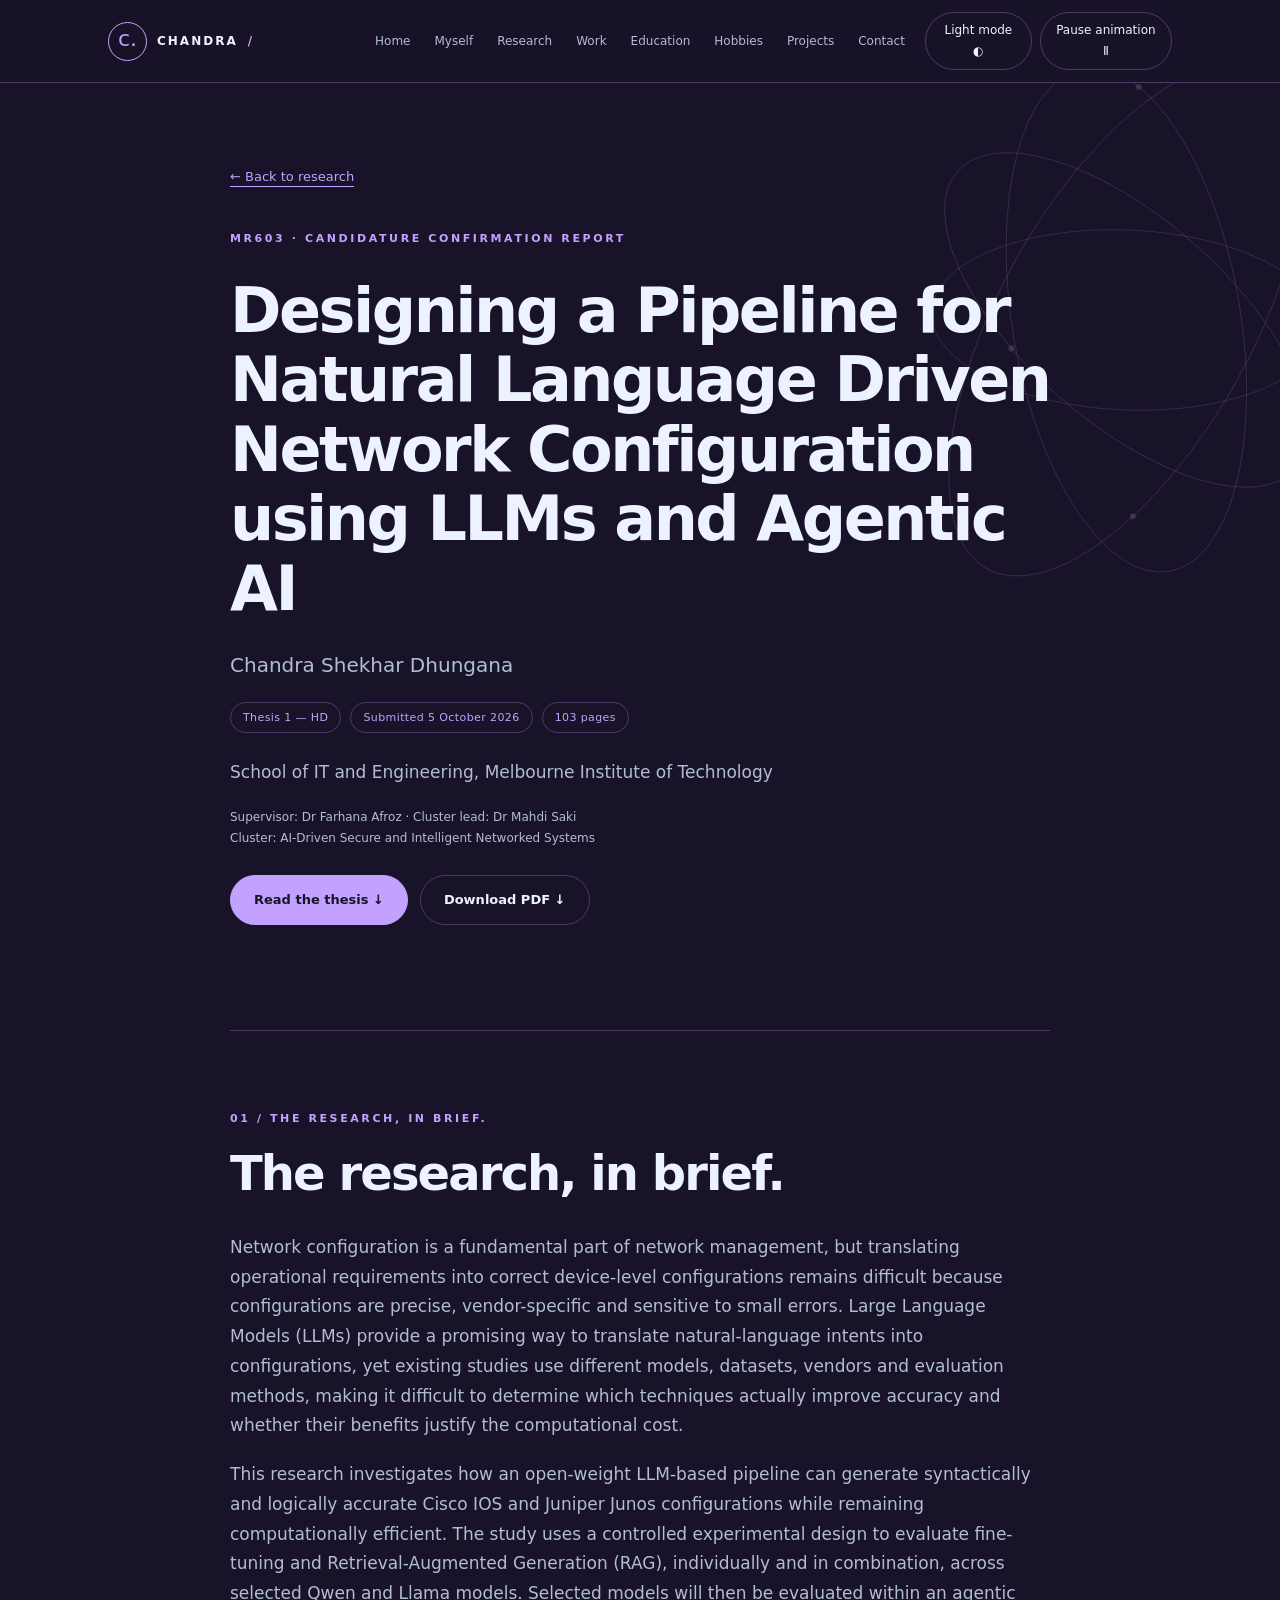
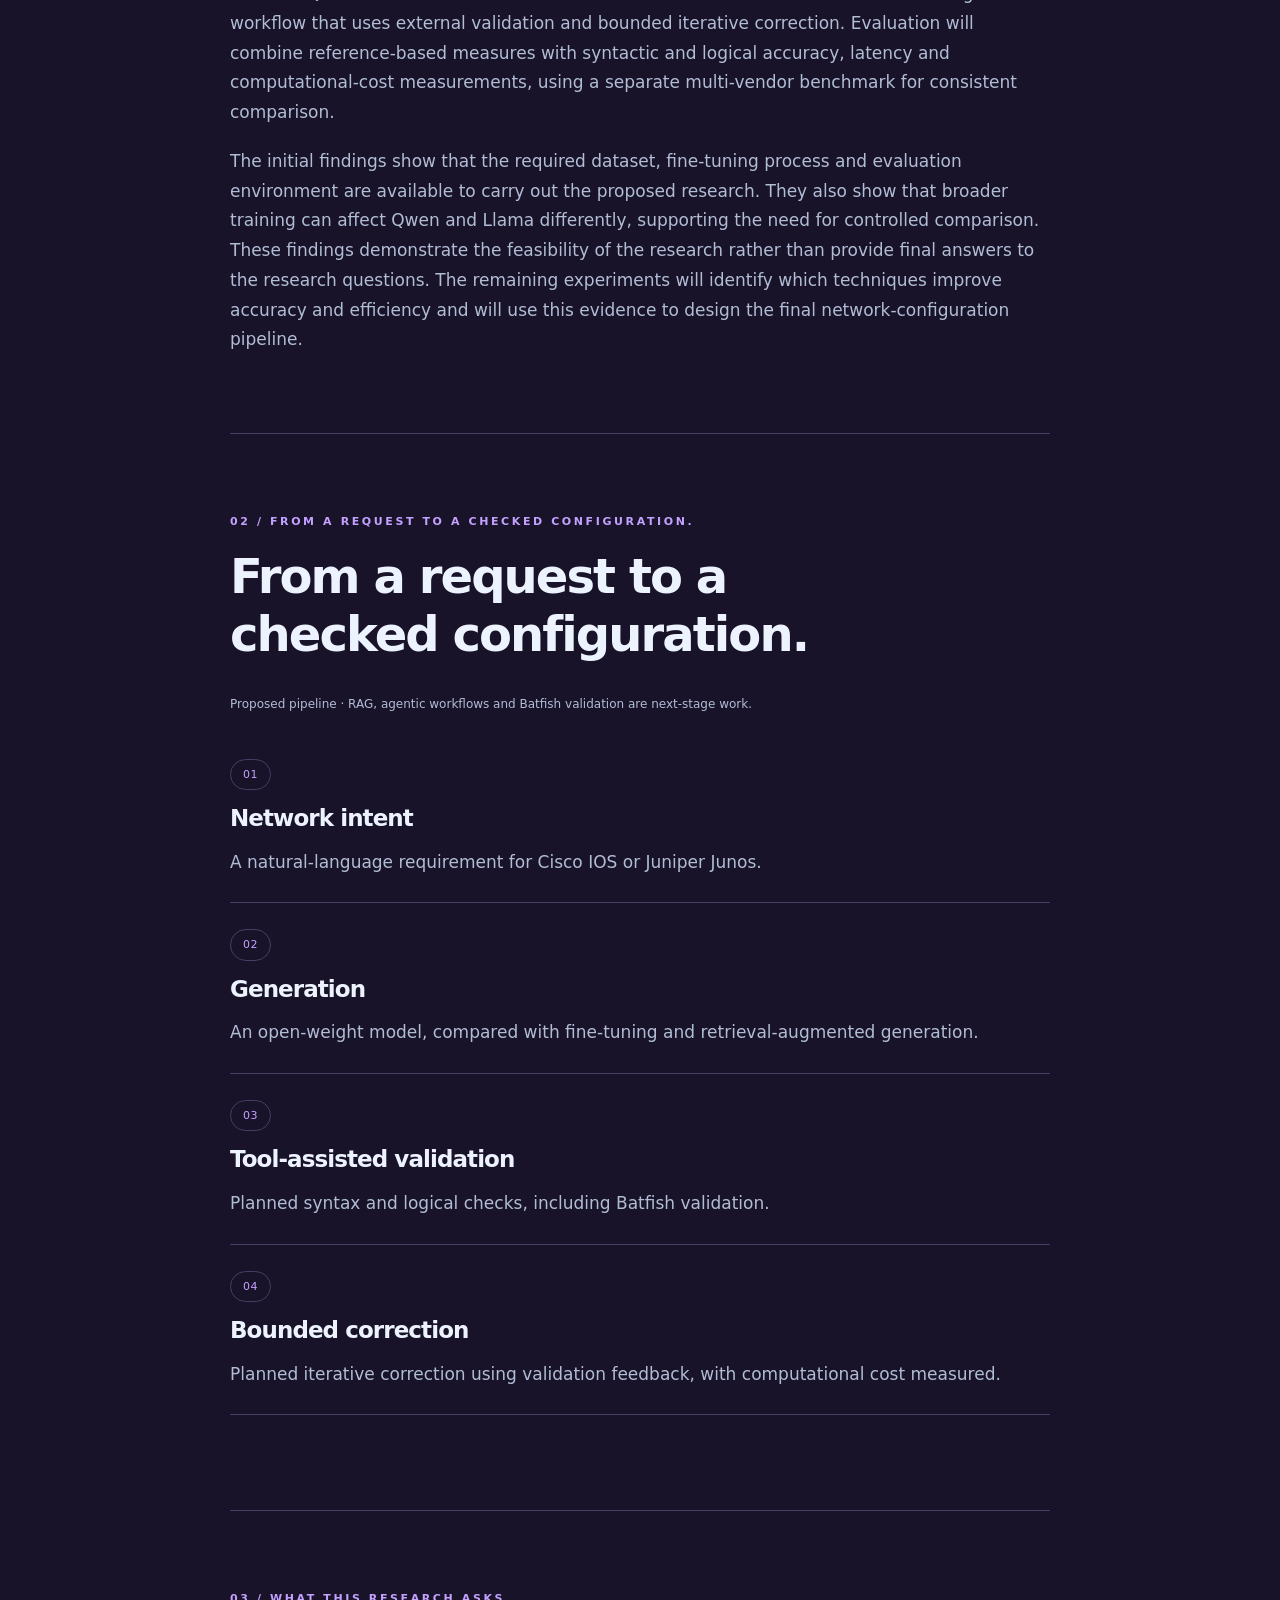
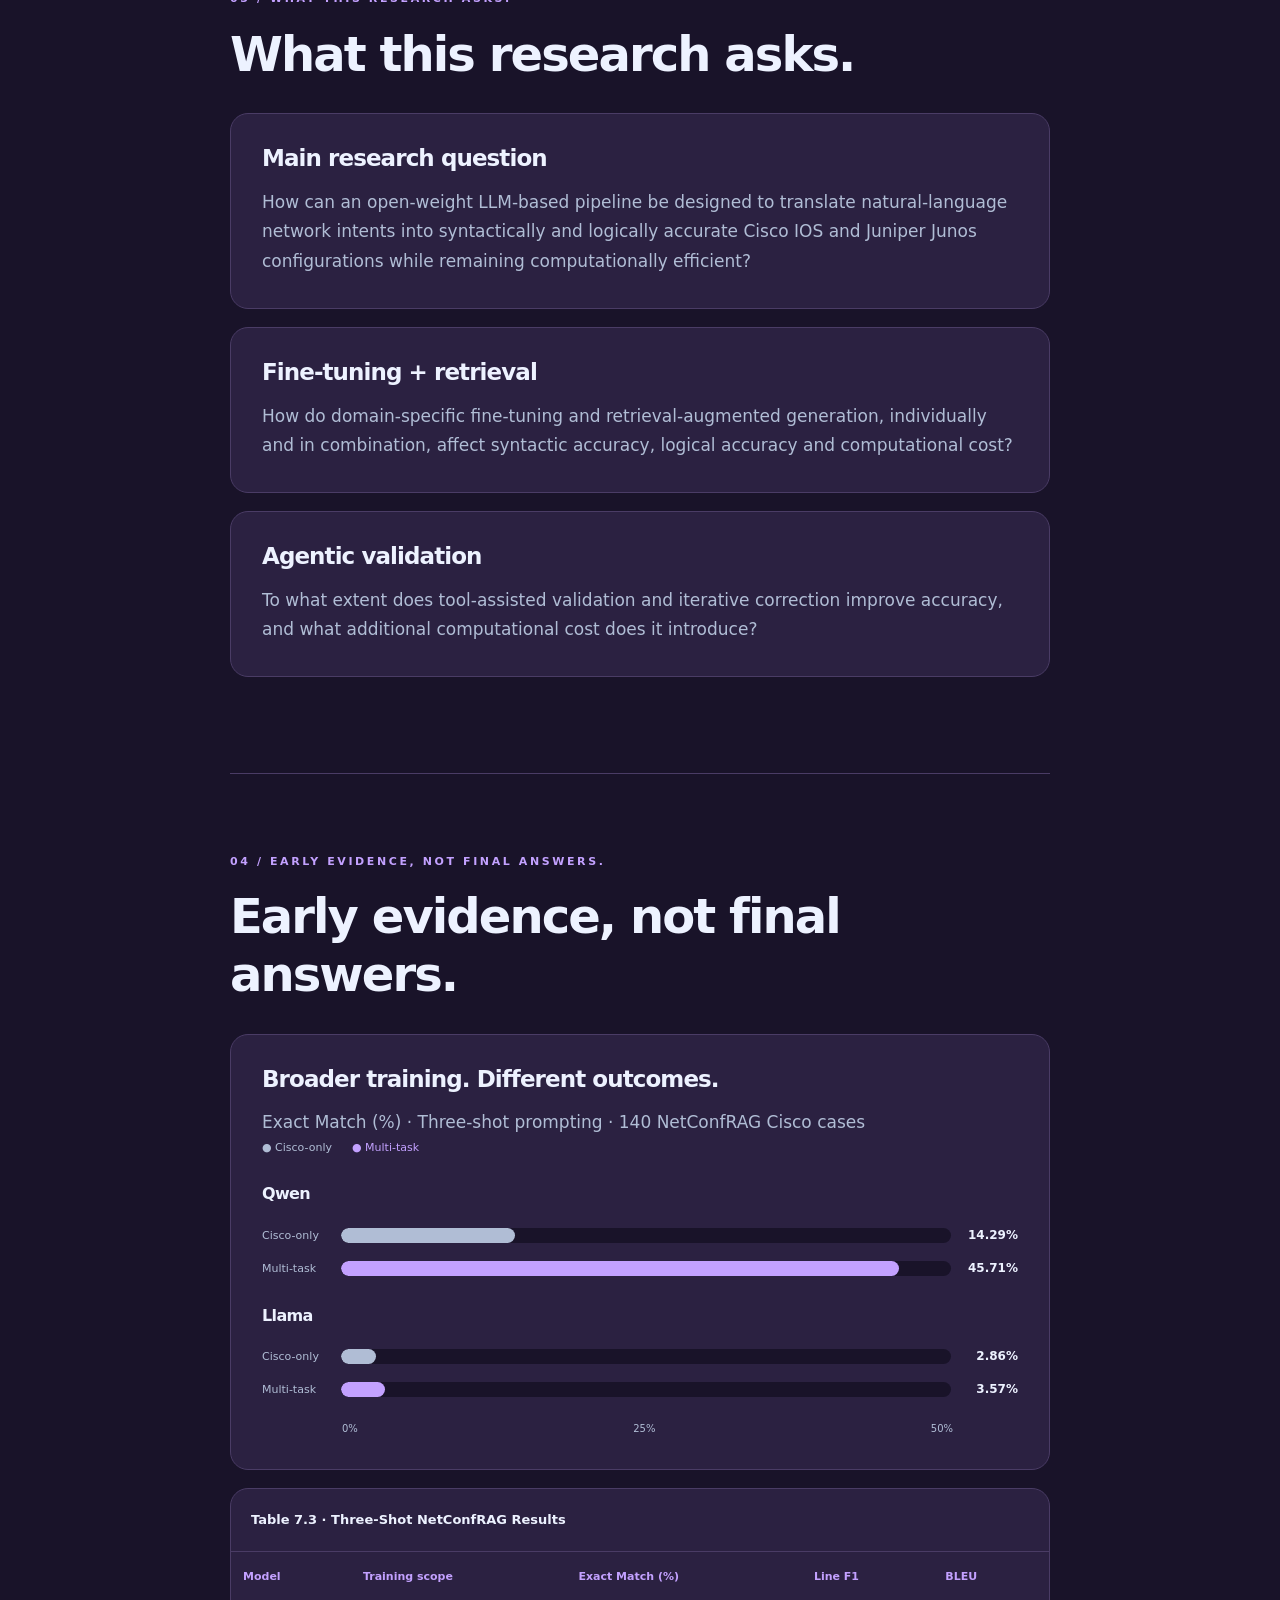
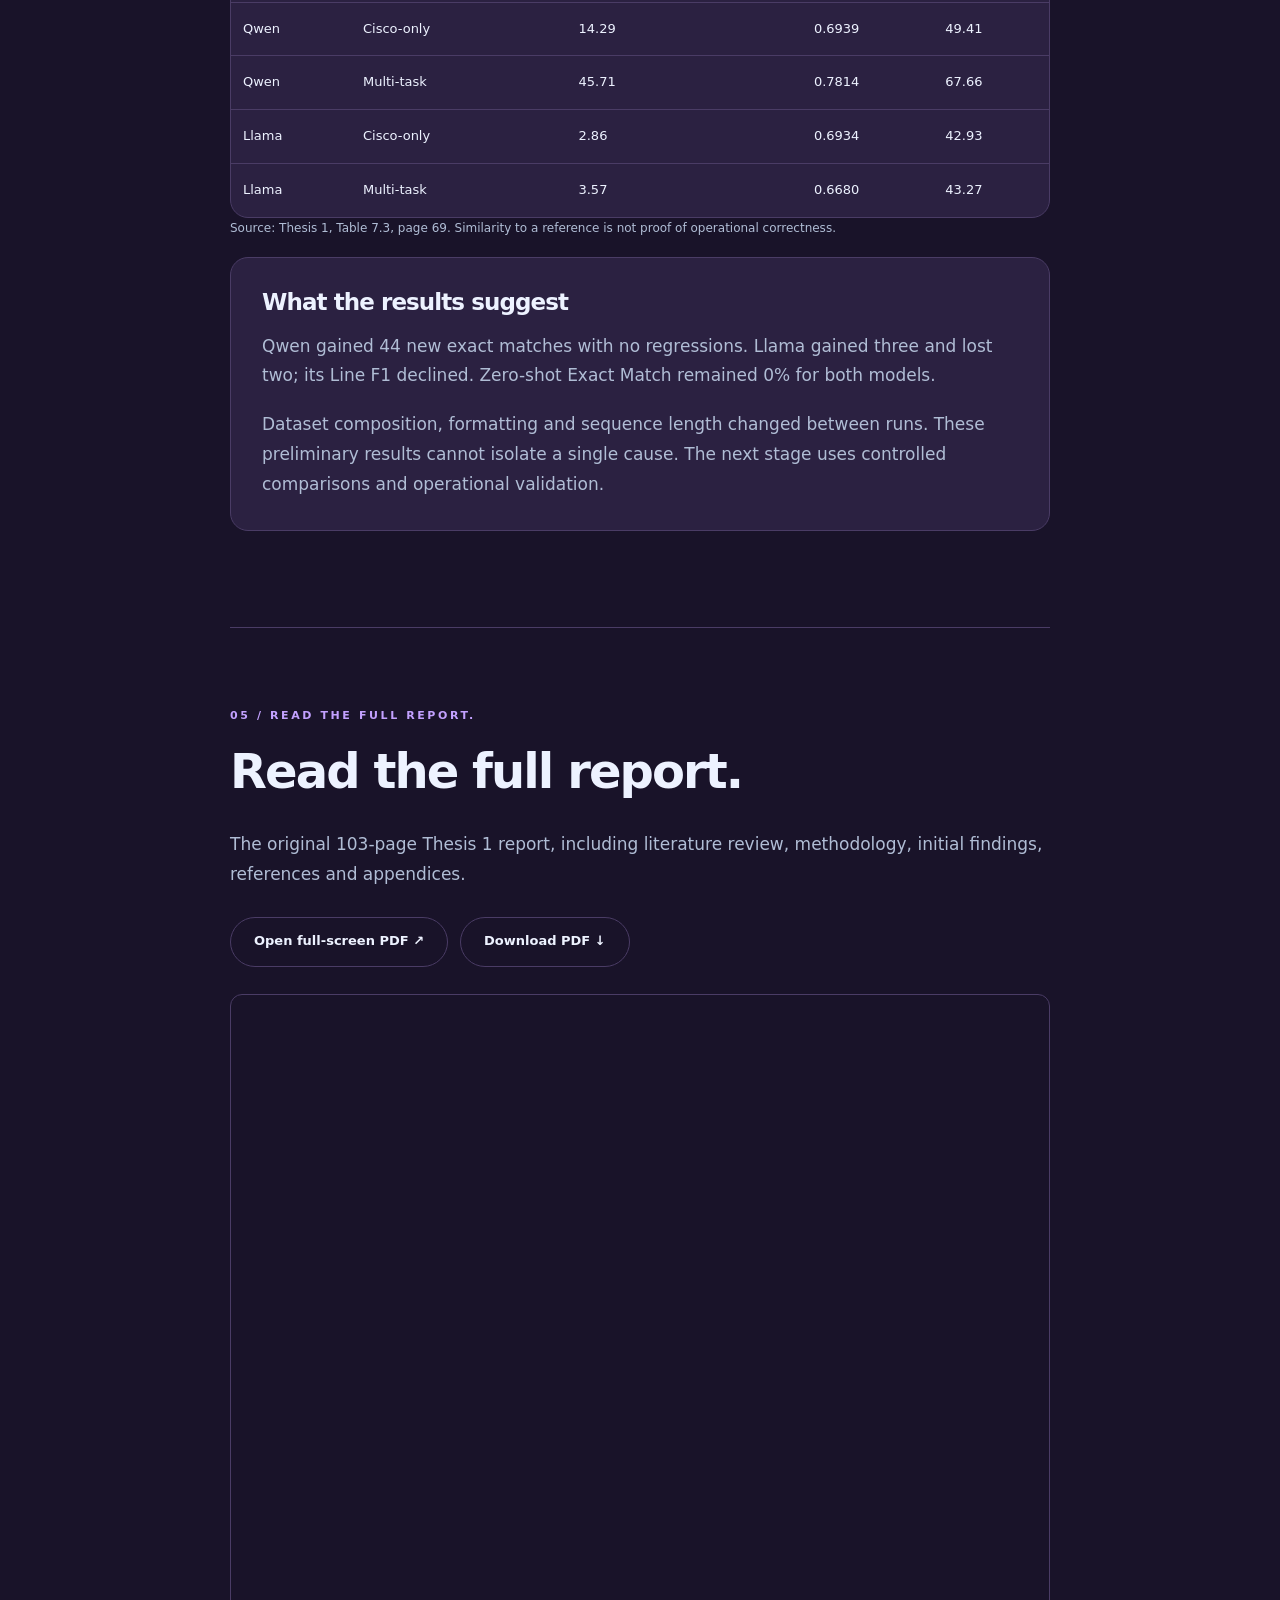
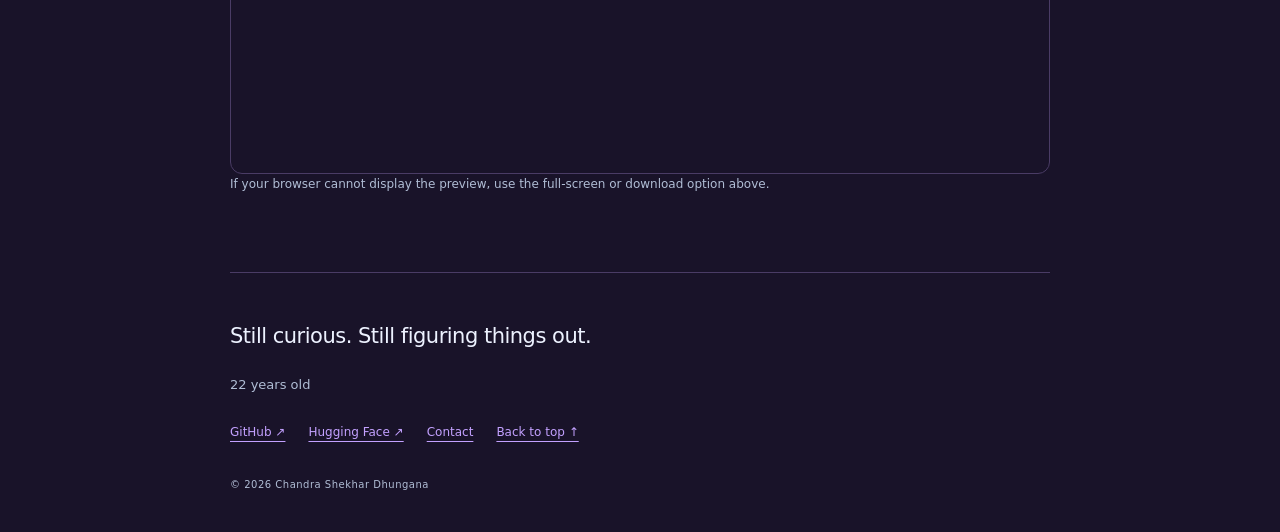
==== thesis.html @ 612c3983 "Add portfolio website and thesis report Co-Authored-By: Claude Opus 5.5 <noreply@anthropic.com>" ====
<!doctype html><html lang="en" data-theme="dark"><head><meta charset="utf-8"><meta name="viewport" content="width=device-width,initial-scale=1"><title>Thesis 1 | Chandra Shekhar Dhungana</title><meta name="description" content="Designing a Pipeline for Natural Language Driven Network Configuration using LLMs and Agentic AI"><meta name="theme-color" content="#191329"><script>try{document.documentElement.dataset.theme=localStorage.getItem('orbital-theme')||'dark'}catch(e){}</script><link rel="icon" href="assets/favicon.svg"><link rel="stylesheet" href="assets/styles.css"><script src="assets/site.js" defer></script><script src="assets/background.js" defer></script></head><body id="top"><a class="skip" href="#main">Skip to content</a><canvas id="orbits" aria-hidden="true"></canvas><header><div class="header-inner"><a class="brand" href="index.html" aria-label="Chandra — home"><span class="brand-mark">c.</span> CHANDRA<span class="brand-dot"> / </span></a><div class="controls"><button id="theme" type="button">Light mode ◐</button><button id="motion" type="button" aria-pressed="false">Pause animation Ⅱ</button><button id="menu" class="menu" aria-expanded="false" aria-controls="nav">Menu ☰</button></div></div><nav id="nav" aria-label="Main navigation"><a href="index.html#home">Home</a><a href="index.html#myself">Myself</a><a href="index.html#research">Research</a><a href="index.html#work">Work</a><a href="index.html#education">Education</a><a href="index.html#hobbies">Hobbies</a><a href="index.html#projects">Projects</a><a href="index.html#contact">Contact</a></nav></header><main id="main"><section class="thesis-hero"><a class="text-link" href="index.html#research">← Back to research</a><div class="eyebrow">MR603 · CANDIDATURE CONFIRMATION REPORT</div><h1>Designing a Pipeline for Natural Language Driven Network Configuration using LLMs and Agentic AI</h1><p class="intro">Chandra Shekhar Dhungana</p><div class="tags"><span>Thesis 1 — HD</span><span>Submitted 5 October 2026</span><span>103 pages</span></div><p>School of IT and Engineering, Melbourne Institute of Technology</p><p class="caption">Supervisor: Dr Farhana Afroz · Cluster lead: Dr Mahdi Saki<br>Cluster: AI-Driven Secure and Intelligent Networked Systems</p><div class="actions"><a class="button primary" href="#read">Read the thesis ↓</a><a class="button" href="assets/Thesis1_ChandraDhungana.pdf" download>Download PDF ↓</a></div></section><section id="abstract" aria-labelledby="abstract-title"><div class="section-label">01 / The research, in brief.</div><h2 id="abstract-title">The research, in brief.</h2><p>Network configuration is a fundamental part of network management, but translating operational requirements into correct device-level configurations remains difficult because configurations are precise, vendor-specific and sensitive to small errors. Large Language Models (LLMs) provide a promising way to translate natural-language intents into configurations, yet existing studies use different models, datasets, vendors and evaluation methods, making it difficult to determine which techniques actually improve accuracy and whether their benefits justify the computational cost.</p><p>This research investigates how an open-weight LLM-based pipeline can generate syntactically and logically accurate Cisco IOS and Juniper Junos configurations while remaining computationally efficient. The study uses a controlled experimental design to evaluate fine-tuning and Retrieval-Augmented Generation (RAG), individually and in combination, across selected Qwen and Llama models. Selected models will then be evaluated within an agentic workflow that uses external validation and bounded iterative correction. Evaluation will combine reference-based measures with syntactic and logical accuracy, latency and computational-cost measurements, using a separate multi-vendor benchmark for consistent comparison.</p><p>The initial findings show that the required dataset, fine-tuning process and evaluation environment are available to carry out the proposed research. They also show that broader training can affect Qwen and Llama differently, supporting the need for controlled comparison. These findings demonstrate the feasibility of the research rather than provide final answers to the research questions. The remaining experiments will identify which techniques improve accuracy and efficiency and will use this evidence to design the final network-configuration pipeline.</p></section><section id="pipeline" aria-labelledby="pipeline-title"><div class="section-label">02 / From a request to a checked configuration.</div><h2 id="pipeline-title">From a request to a checked configuration.</h2><p class="caption">Proposed pipeline · RAG, agentic workflows and Batfish validation are next-stage work.</p><ol class="pipeline"><li><span class="pill">01</span><h3>Network intent</h3><p>A natural-language requirement for Cisco IOS or Juniper Junos.</p></li><li><span class="pill">02</span><h3>Generation</h3><p>An open-weight model, compared with fine-tuning and retrieval-augmented generation.</p></li><li><span class="pill">03</span><h3>Tool-assisted validation</h3><p>Planned syntax and logical checks, including Batfish validation.</p></li><li><span class="pill">04</span><h3>Bounded correction</h3><p>Planned iterative correction using validation feedback, with computational cost measured.</p></li></ol></section><section id="questions" aria-labelledby="questions-title"><div class="section-label">03 / What this research asks.</div><h2 id="questions-title">What this research asks.</h2><article class="card "><h3>Main research question</h3><p>How can an open-weight LLM-based pipeline be designed to translate natural-language network intents into syntactically and logically accurate Cisco IOS and Juniper Junos configurations while remaining computationally efficient?</p></article><article class="card "><h3>Fine-tuning + retrieval</h3><p>How do domain-specific fine-tuning and retrieval-augmented generation, individually and in combination, affect syntactic accuracy, logical accuracy and computational cost?</p></article><article class="card "><h3>Agentic validation</h3><p>To what extent does tool-assisted validation and iterative correction improve accuracy, and what additional computational cost does it introduce?</p></article></section><section id="findings" aria-labelledby="findings-title"><div class="section-label">04 / Early evidence, not final answers.</div><h2 id="findings-title">Early evidence, not final answers.</h2><figure class="card chart"><figcaption><h3>Broader training. Different outcomes.</h3><p>Exact Match (%) · Three-shot prompting · 140 NetConfRAG Cisco cases</p></figcaption><div class="legend"><span>● Cisco-only</span><span>● Multi-task</span></div><h4>Qwen</h4><div class="bar-row"><span>Cisco-only</span><div class="bar-track"><div class="bar " style="width:28.58%"></div></div><strong>14.29%</strong></div><div class="bar-row"><span>Multi-task</span><div class="bar-track"><div class="bar multi" style="width:91.42%"></div></div><strong>45.71%</strong></div><h4>Llama</h4><div class="bar-row"><span>Cisco-only</span><div class="bar-track"><div class="bar " style="width:5.72%"></div></div><strong>2.86%</strong></div><div class="bar-row"><span>Multi-task</span><div class="bar-track"><div class="bar multi" style="width:7.14%"></div></div><strong>3.57%</strong></div><div class="axis"><span>0%</span><span>25%</span><span>50%</span></div></figure><div class="table-wrap"><table><caption>Table 7.3 · Three-Shot NetConfRAG Results</caption><thead><tr><th scope="col">Model</th><th scope="col">Training scope</th><th scope="col">Exact Match (%)</th><th scope="col">Line F1</th><th scope="col">BLEU</th></tr></thead><tbody><tr><td>Qwen</td><td>Cisco-only</td><td>14.29</td><td>0.6939</td><td>49.41</td></tr><tr><td>Qwen</td><td>Multi-task</td><td>45.71</td><td>0.7814</td><td>67.66</td></tr><tr><td>Llama</td><td>Cisco-only</td><td>2.86</td><td>0.6934</td><td>42.93</td></tr><tr><td>Llama</td><td>Multi-task</td><td>3.57</td><td>0.6680</td><td>43.27</td></tr></tbody></table></div><p class="caption">Source: Thesis 1, Table 7.3, page 69. Similarity to a reference is not proof of operational correctness.</p><article class="card "><h3>What the results suggest</h3><p>Qwen gained 44 new exact matches with no regressions. Llama gained three and lost two; its Line F1 declined. Zero-shot Exact Match remained 0% for both models.</p><p>Dataset composition, formatting and sequence length changed between runs. These preliminary results cannot isolate a single cause. The next stage uses controlled comparisons and operational validation.</p></article></section><section id="read" aria-labelledby="read-title"><div class="section-label">05 / Read the full report.</div><h2 id="read-title">Read the full report.</h2><p>The original 103-page Thesis 1 report, including literature review, methodology, initial findings, references and appendices.</p><div class="actions"><a class="button" href="assets/Thesis1_ChandraDhungana.pdf" target="_blank">Open full-screen PDF ↗</a><a class="button" href="assets/Thesis1_ChandraDhungana.pdf" download>Download PDF ↓</a></div><iframe class="pdf" src="assets/Thesis1_ChandraDhungana.pdf#page=1" title="Complete Thesis 1 report"></iframe><p class="caption">If your browser cannot display the preview, use the full-screen or download option above.</p></section></main><footer><p class="footer-line">Still curious. Still figuring things out.</p><p id="age"></p><div class="footer-links"><a href="https://github.com/Epetra1">GitHub ↗</a><a href="https://huggingface.co/ChandraDhungana">Hugging Face ↗</a><a href="index.html#contact">Contact</a><a href="#top">Back to top ↑</a></div><small>© <span id="year">2026</span> Chandra Shekhar Dhungana</small></footer></body></html>
---- assets/styles.css ----
:root{color-scheme:dark;--bg:#191329;--card:#2B2141;--heading:#EDF2FF;--text:#B0BDD5;--accent:#C3A1FF;--border:#4A3C65;--ring:.20;--header:rgba(25,19,41,.94)}[data-theme=light]{color-scheme:light;--bg:#FCF7F1;--card:#F1E7DF;--heading:#202B44;--text:#54617B;--accent:#85513A;--border:#DFCCBD;--ring:.17;--header:rgba(252,247,241,.94)}*{box-sizing:border-box}html{scroll-behavior:smooth;scroll-padding-top:155px}body{margin:0;background:var(--bg);color:var(--text);font:17px/1.75 system-ui,-apple-system,BlinkMacSystemFont,"Segoe UI",sans-serif;overflow-wrap:anywhere}::selection{background:var(--accent);color:var(--bg)}a{color:var(--accent);text-decoration-thickness:1px;text-underline-offset:5px}button,input,textarea{font:inherit}button,a,input,textarea,summary{ -webkit-tap-highlight-color:transparent}button{cursor:pointer}button:focus-visible,a:focus-visible,summary:focus-visible,input:focus-visible,textarea:focus-visible{outline:3px solid var(--accent);outline-offset:5px}#orbits{position:fixed;inset:0;width:100%;height:100%;z-index:-1;pointer-events:none}header{position:sticky;top:0;z-index:10;background:var(--header);border-bottom:1px solid var(--border);backdrop-filter:blur(18px)}.header-inner{max-width:1050px;margin:auto;padding:17px 28px;display:flex;align-items:center;justify-content:space-between;gap:15px}.brand{font-size:12px;letter-spacing:2px;text-decoration:none;color:var(--heading);font-weight:750;display:flex;align-items:center;gap:10px}.brand-mark{display:inline-grid;place-items:center;font-size:25px;font-weight:500;letter-spacing:-2px;width:39px;height:39px;border:1px solid var(--accent);border-radius:50%;color:var(--accent)}.brand-dot{color:var(--accent)}.controls{display:flex;gap:8px}.controls button{border:1px solid var(--border);background:transparent;color:var(--heading);border-radius:30px;min-height:44px;padding:7px 14px;font-size:12px}.controls button:hover{border-color:var(--accent)}nav{max-width:900px;margin:auto;padding:0 20px 13px;display:flex;gap:24px;justify-content:center;flex-wrap:wrap}nav a{font-size:12px;text-decoration:none;color:var(--text)}nav a:hover,nav a.active{color:var(--accent)}.menu{display:none}main,footer{width:min(820px,calc(100% - 56px));margin:auto}section{padding:78px 0;border-bottom:1px solid var(--border)}.hero{padding-top:80px;min-height:calc(100svh - 120px);display:flex;flex-direction:column;justify-content:center;align-items:flex-start}.eyebrow,.section-label{font-size:11px;font-weight:650;letter-spacing:2.6px;color:var(--accent);text-transform:uppercase}.eyebrow{margin-bottom:28px}.live-dot{display:inline-block;width:7px;height:7px;border-radius:50%;background:var(--accent);margin-right:10px;box-shadow:0 0 15px var(--accent)}h1,h2,h3,h4{color:var(--heading);line-height:1.2;letter-spacing:-.04em}h1{font-size:clamp(58px,10vw,104px);font-weight:650;margin:0 0 25px;line-height:.99;animation:arrival .6s ease-out both}h1>span{color:var(--accent)}.heading-dot{color:var(--heading)}.roles{font-size:14px;letter-spacing:.4px;margin-top:8px}.intro{font-size:20px;max-width:540px;margin-top:8px}.actions{display:flex;flex-wrap:wrap;gap:12px;margin:27px 0}.button{display:inline-flex;justify-content:center;align-items:center;gap:20px;min-height:50px;padding:12px 23px;border:1px solid var(--border);border-radius:100px;color:var(--heading);background:transparent;text-decoration:none;font-size:13px;font-weight:650;transition:transform .2s,border-color .2s}.button.primary{background:var(--accent);border-color:var(--accent);color:var(--bg)}.button:hover{transform:translateY(-3px);border-color:var(--accent)}.scroll-cue{font-size:10px;letter-spacing:2px;text-decoration:none;margin-top:52px;color:var(--text)}.scroll-cue span{margin-left:24px;color:var(--accent)}h2{font-size:clamp(32px,5vw,48px);font-weight:550;margin:17px 0 30px;max-width:660px}h3{font-size:23px;font-weight:550;margin:0 0 15px}h4{font-size:16px;margin-top:27px}p{margin:0 0 19px}p:last-child{margin-bottom:0}.card{padding:31px;margin:18px 0;background:var(--card);border:1px solid var(--border);border-radius:18px;transition:transform .2s,border-color .2s}.card:hover{transform:translateY(-5px);border-color:var(--accent)}blockquote{margin:36px 0;padding:10px 0 10px 25px;border-left:2px solid var(--accent);font-size:27px;line-height:1.45;color:var(--heading);letter-spacing:-.6px}.tags{display:flex;flex-wrap:wrap;gap:9px}.tags span,.pill{display:inline-block;border:1px solid var(--border);border-radius:100px;padding:5px 12px;font-size:11px;color:var(--accent);letter-spacing:.4px}.caption{font-size:12px;line-height:1.7}.subheading{margin:43px 0 23px}.timeline{margin:28px 0 32px 8px;padding:0 0 0 28px;border-left:1px solid var(--border);list-style:none}.timeline li{position:relative;padding:0 0 35px 10px}.timeline li:last-child{padding-bottom:0}.timeline li:before{content:"";position:absolute;width:9px;height:9px;border-radius:50%;background:var(--accent);border:4px solid var(--bg);left:-37px;top:9px;box-sizing:content-box;transition:transform .2s}.timeline li:hover:before{transform:scale(1.25)}time{display:block;color:var(--heading);font-size:15px;margin-bottom:7px}.timeline .pill{margin-bottom:9px}.timeline p{font-size:14px}.role-heading{display:flex;gap:18px;align-items:center}.role-heading h3{margin:0 0 5px;font-size:21px}.org{font-size:13px;margin:0;color:var(--accent)}.job>.caption{margin:15px 0}details{border-top:1px solid var(--border);margin-top:23px;padding-top:17px}summary{cursor:pointer;color:var(--accent);font-size:13px;min-height:40px;padding:6px 0}details[open] summary{margin-bottom:15px}.original{font-size:14px;line-height:1.85}.original a{word-break:break-word}.hobbies{display:flex;flex-direction:column;gap:12px}.hobbies>span{padding:16px 20px;border-bottom:1px solid var(--border);color:var(--heading)}.hobbies b{display:inline-block;width:46px;color:var(--accent);font-size:24px;font-weight:400}form{background:var(--card);border:1px solid var(--border);padding:30px;border-radius:18px}fieldset{border:0;margin:0;padding:0}label{display:block;color:var(--heading);font-size:13px;margin-bottom:8px}input,textarea{width:100%;padding:14px;border:1px solid var(--border);background:var(--bg);color:var(--heading);border-radius:10px;margin-bottom:23px}textarea{resize:vertical}fieldset:disabled{opacity:.55}.honey{display:none}.form-status{font-size:13px;color:var(--accent);margin-top:16px}footer{padding:45px 0 35px}footer .footer-line{font-size:21px;color:var(--heading);letter-spacing:-.5px}#age{font-size:13px}.footer-links{display:flex;flex-wrap:wrap;gap:23px;margin:25px 0;font-size:12px}footer small{font-size:10px;letter-spacing:.5px}.pdf{display:block;width:100%;height:780px;border:1px solid var(--border);border-radius:12px;background:var(--bg);margin-top:25px}.small-reader{height:420px}.thesis-hero h1{font-size:clamp(36px,6vw,62px);line-height:1.12;margin-top:22px}.thesis-hero>.text-link{display:inline-block;margin-bottom:40px;font-size:13px}.thesis-hero .tags{margin-bottom:25px}.pipeline{list-style:none;padding:0;counter-reset:step}.pipeline li{padding:25px 0;border-bottom:1px solid var(--border)}.pipeline .pill{margin-bottom:15px}.table-wrap{width:100%;overflow:auto;border:1px solid var(--border);border-radius:18px;background:var(--card)}table{width:100%;border-collapse:collapse;font-size:13px}caption{padding:20px;text-align:left;color:var(--heading);font-weight:650}th,td{text-align:left;padding:15px 12px;border-top:1px solid var(--border)}th{color:var(--accent);font-size:11px}td{color:var(--heading)}.legend{display:flex;gap:20px;font-size:11px}.legend span:first-child{color:var(--text)}.legend span:last-child{color:var(--accent)}.bar-row{display:flex;align-items:center;gap:12px;margin:12px 0;font-size:11px}.bar-row>span{width:67px;flex-shrink:0}.bar-row strong{width:55px;text-align:right;color:var(--heading);font-size:12px}.bar-track{flex:1;height:15px;background:var(--bg);border-radius:20px;overflow:hidden}.bar{height:100%;border-radius:20px;background:var(--text)}.bar.multi{background:var(--accent)}.axis{margin:20px 65px 0 80px;display:flex;justify-content:space-between;font-size:10px}.skip{position:fixed;top:-100px;left:10px;z-index:100;background:var(--accent);color:var(--bg);padding:10px}.skip:focus{top:10px}@keyframes arrival{from{opacity:0;transform:translateY(20px)}to{opacity:1;transform:translateY(0)}}html.paused *,html.paused *:before{animation-play-state:paused!important}@media(max-width:650px){body{font-size:15px}.header-inner{padding:12px 18px;gap:8px}.brand{font-size:0;gap:0}.brand-mark{font-size:25px}.brand-dot{display:none}.controls{gap:5px}.controls button{padding:7px 10px;font-size:10px}.menu{display:block}nav{display:none;gap:0;padding:10px 20px 20px;flex-direction:column}nav.open{display:flex}nav a{padding:9px;min-height:44px}main,footer{width:calc(100% - 36px)}section{padding:55px 0}.hero{padding-top:45px;min-height:calc(100svh - 70px)}h1{font-size:clamp(52px,13vw,78px)}.eyebrow{font-size:9px;letter-spacing:2px}.roles{font-size:12px;max-width:290px}.intro{font-size:18px}.actions{gap:9px}.button{padding:12px 17px;font-size:12px}.card,form{padding:23px}.card h3{font-size:21px}.role-heading{gap:12px}.role-heading h3{font-size:18px}.scroll-cue{margin-top:35px}.pdf{height:600px}.small-reader{height:340px}th,td{padding:12px 7px;font-size:11px}.chart{padding:22px 16px}.bar-row{gap:7px}.bar-row>span{width:61px}.thesis-hero h1{font-size:36px}}@media(prefers-reduced-motion:reduce){html{scroll-behavior:auto}*,*:before{animation:none!important;transition:none!important}.card:hover,.button:hover{transform:none}}

.logo-tile{display:inline-flex;align-items:center;justify-content:center;width:60px;height:60px;flex-shrink:0;padding:9px;border:1px solid var(--border);border-radius:12px;background:#fff;text-decoration:none}.brand-logo{display:block;max-width:100%;width:100%;height:100%;object-fit:contain}.logo-tile:hover{border-color:var(--accent)}
/* Navbar: logo left, links centered on the page, controls right, on one row where they fit. */
.brand-mark{font-size:22px;line-height:1;letter-spacing:0;padding-bottom:4px}
@media(min-width:1100px){header{display:grid;grid-template-columns:1fr auto 1fr;align-items:center;column-gap:20px;padding:12px max(28px,calc((100% - 1120px)/2 + 28px))}.header-inner{display:contents}.brand{grid-column:1;grid-row:1;justify-self:start}nav{grid-column:2;grid-row:1;margin:0;padding:0;flex-wrap:nowrap}.controls{grid-column:3;grid-row:1;justify-self:end}}
/* Logo tiles: wide enough for horizontal wordmarks. */
.role-heading .logo-tile{width:104px;padding:8px}
.logo-tile.edu-logo{width:170px;height:76px;margin-bottom:15px}
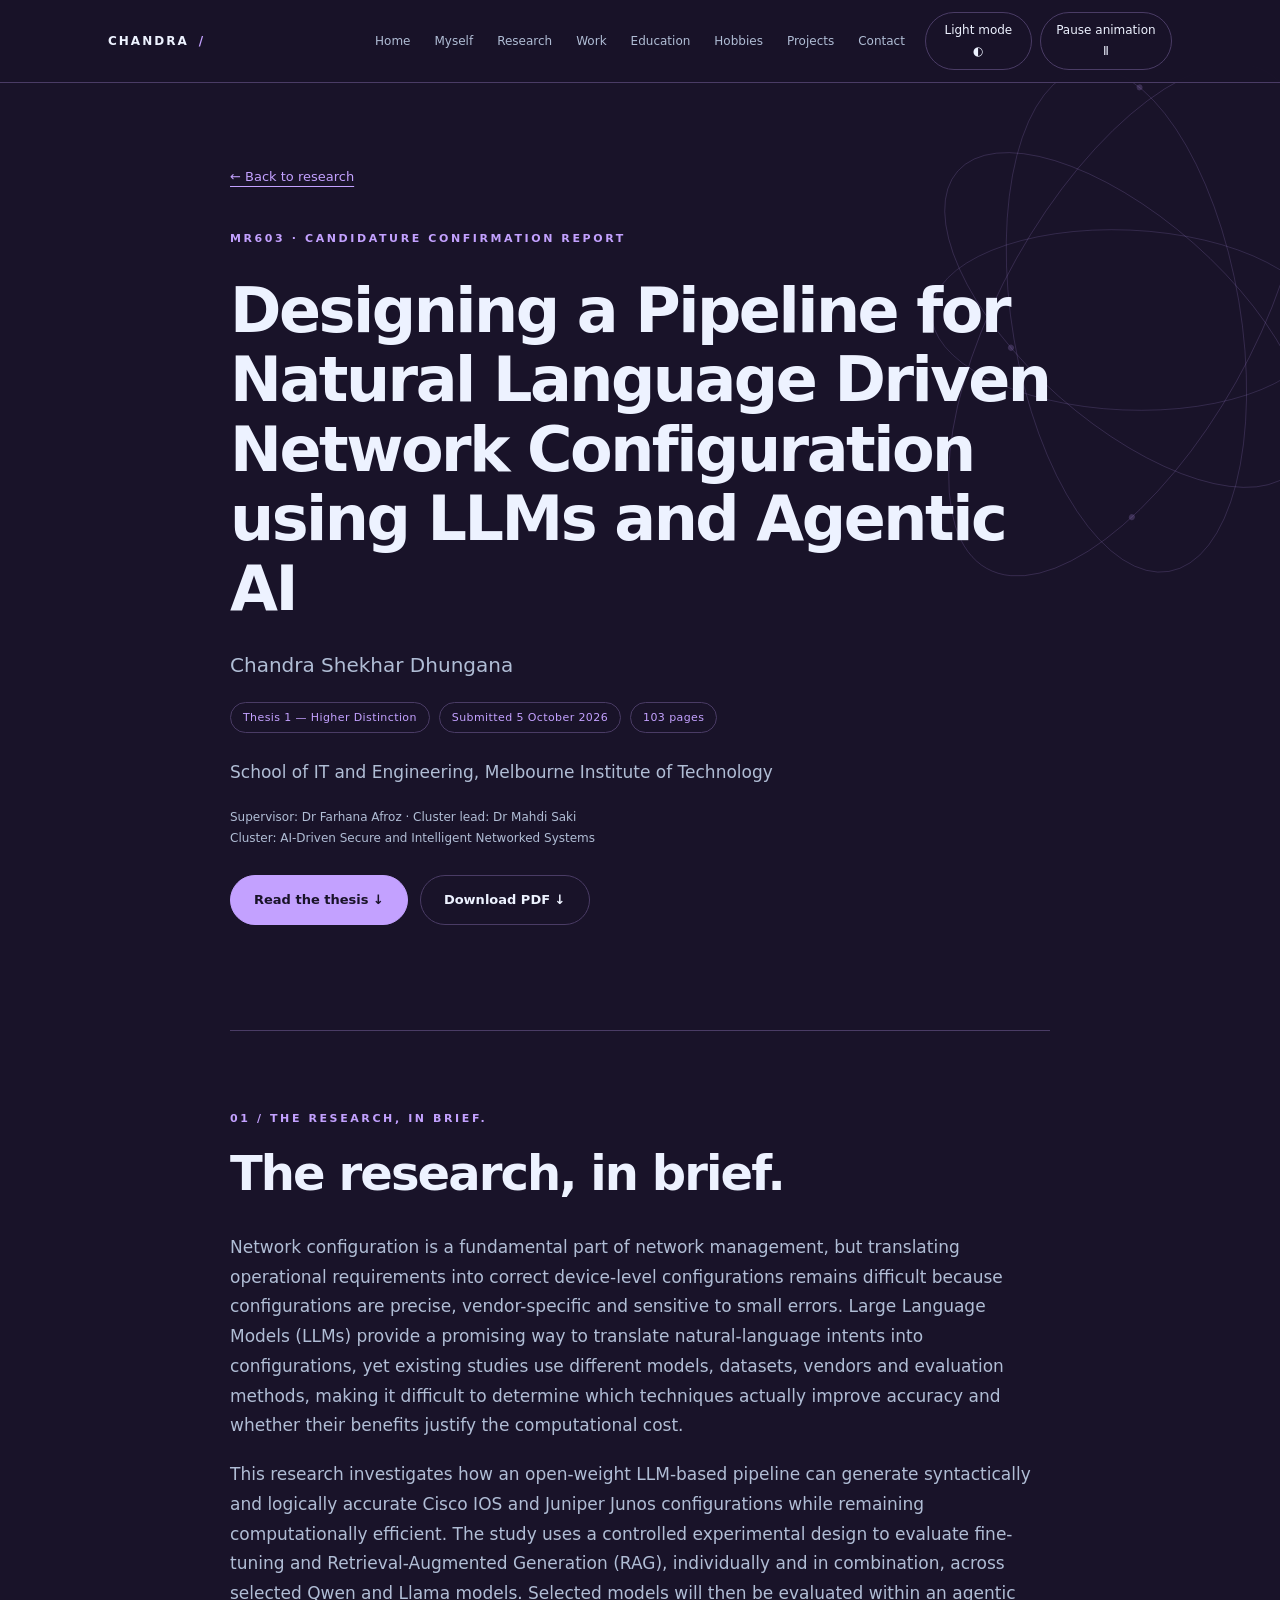
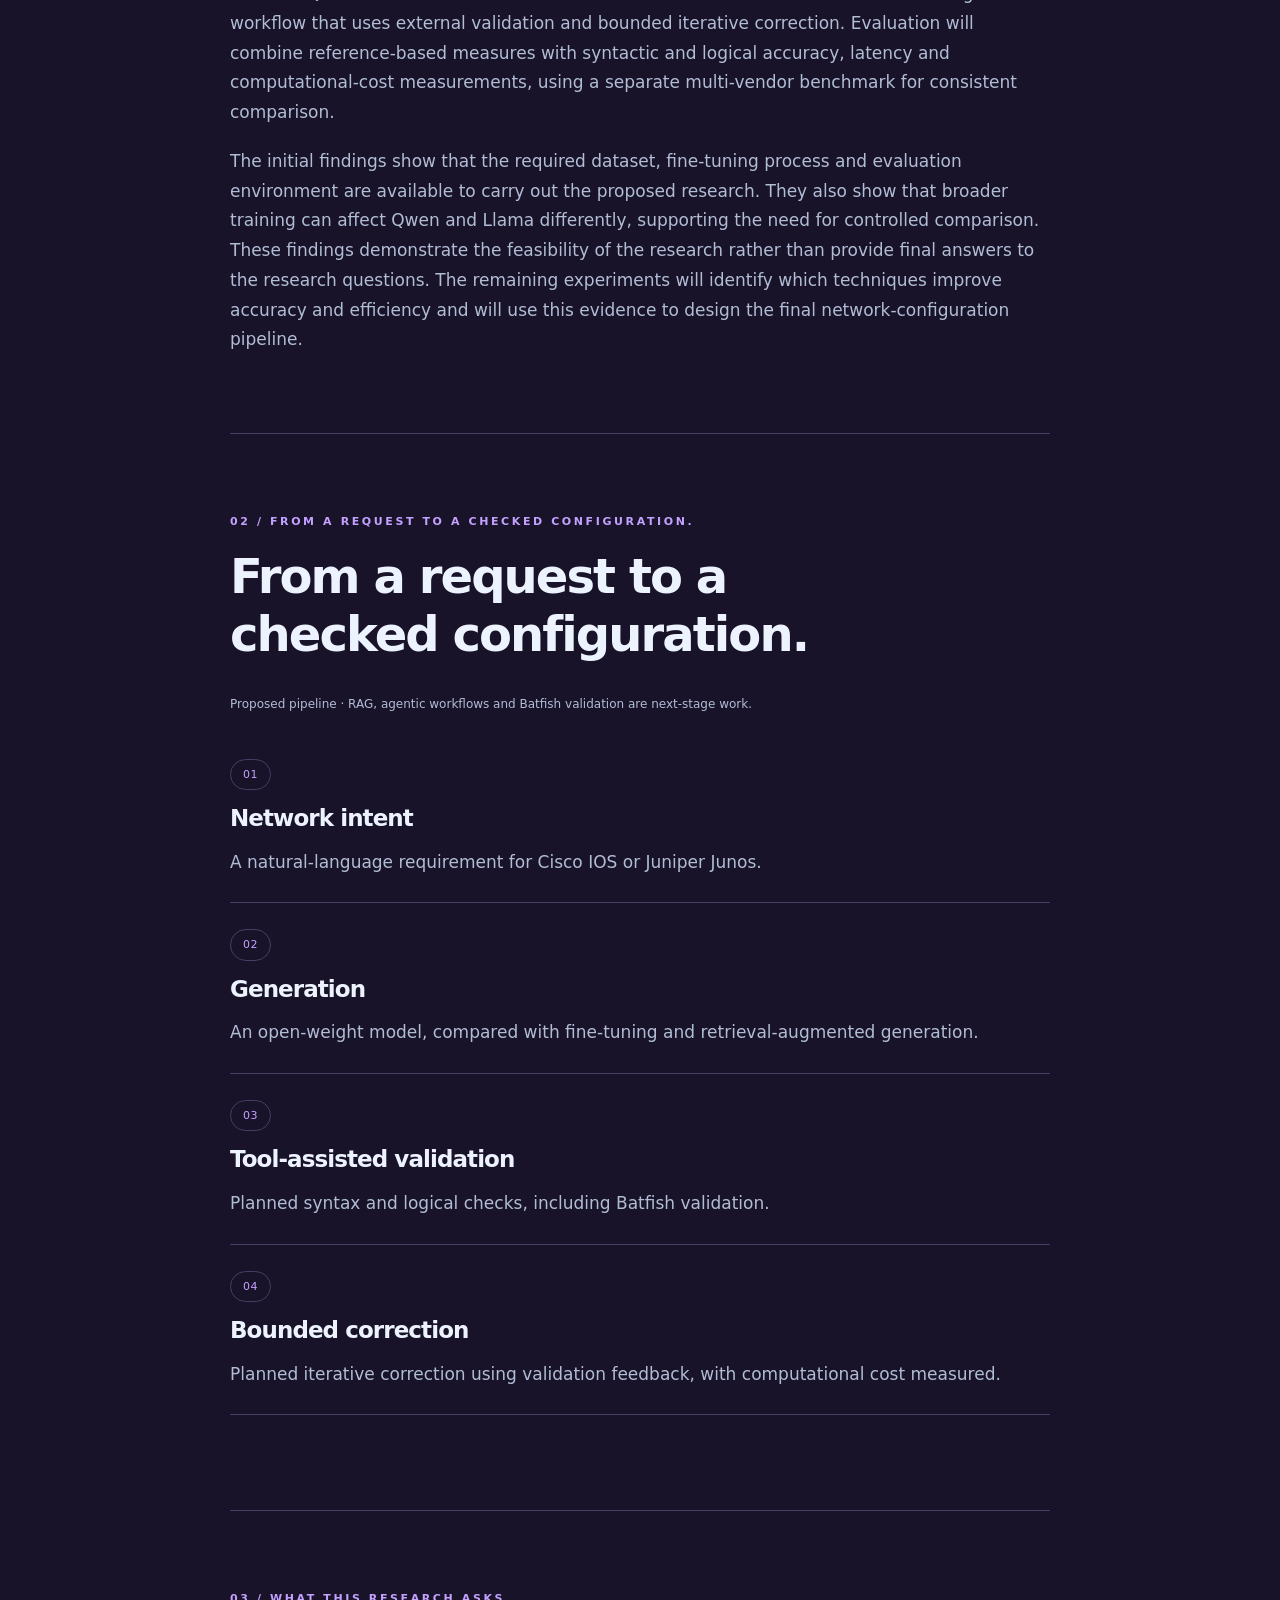
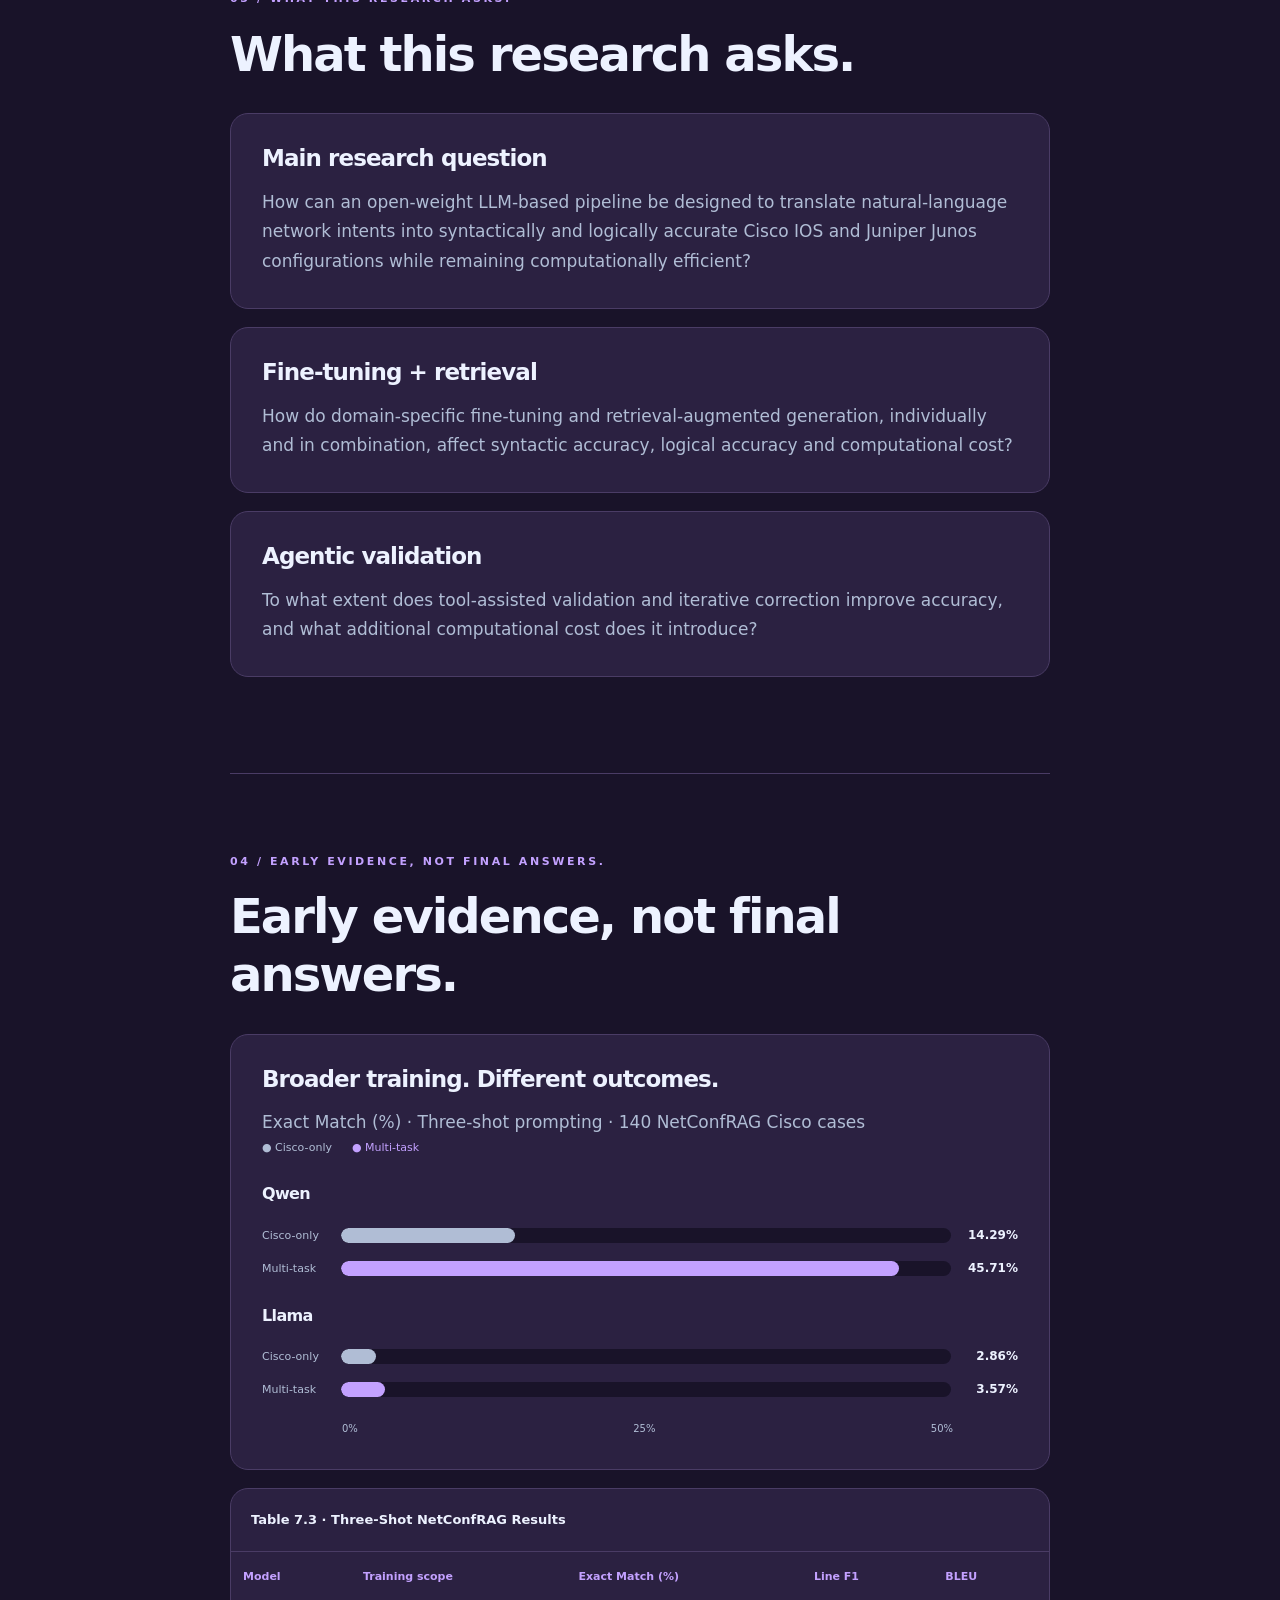
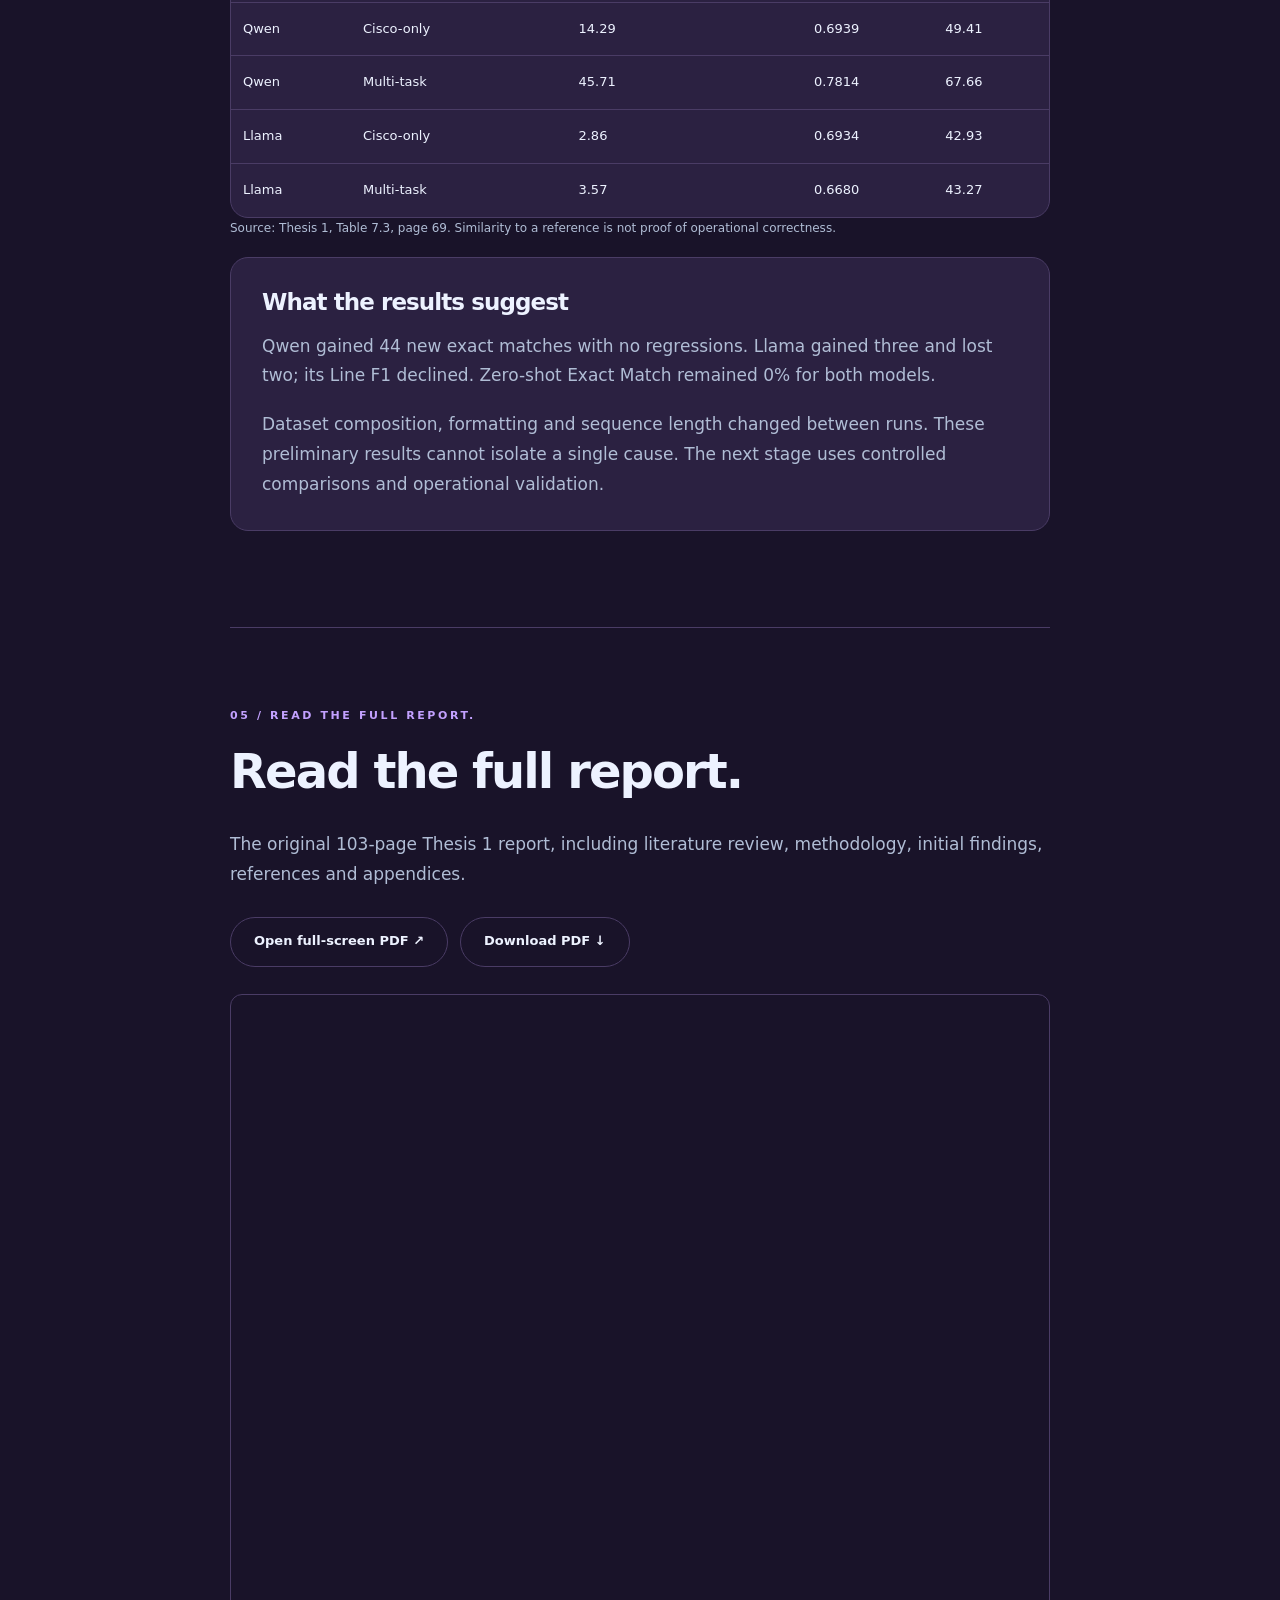
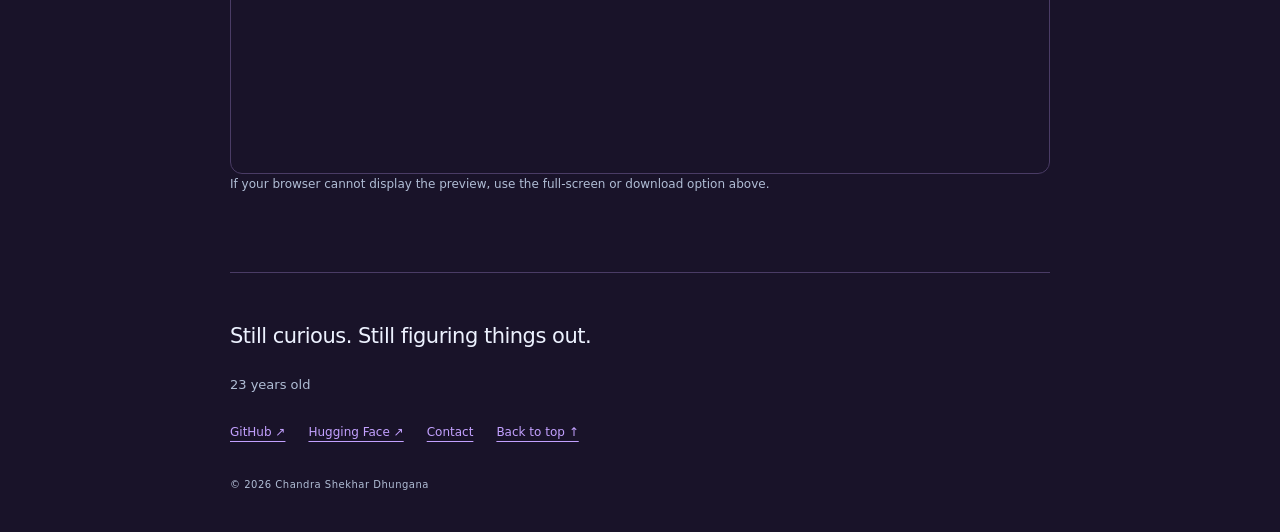
==== commit c5be88aa: "Update site content: headings, skills split, hobbies, age, remove nav logo mark Co-Authored-By: Clau" ====
--- a/thesis.html
+++ b/thesis.html
@@ -1 +1 @@
-<!doctype html><html lang="en" data-theme="dark"><head><meta charset="utf-8"><meta name="viewport" content="width=device-width,initial-scale=1"><title>Thesis 1 | Chandra Shekhar Dhungana</title><meta name="description" content="Designing a Pipeline for Natural Language Driven Network Configuration using LLMs and Agentic AI"><meta name="theme-color" content="#191329"><script>try{document.documentElement.dataset.theme=localStorage.getItem('orbital-theme')||'dark'}catch(e){}</script><link rel="icon" href="assets/favicon.svg"><link rel="stylesheet" href="assets/styles.css"><script src="assets/site.js" defer></script><script src="assets/background.js" defer></script></head><body id="top"><a class="skip" href="#main">Skip to content</a><canvas id="orbits" aria-hidden="true"></canvas><header><div class="header-inner"><a class="brand" href="index.html" aria-label="Chandra — home"><span class="brand-mark">c.</span> CHANDRA<span class="brand-dot"> / </span></a><div class="controls"><button id="theme" type="button">Light mode ◐</button><button id="motion" type="button" aria-pressed="false">Pause animation Ⅱ</button><button id="menu" class="menu" aria-expanded="false" aria-controls="nav">Menu ☰</button></div></div><nav id="nav" aria-label="Main navigation"><a href="index.html#home">Home</a><a href="index.html#myself">Myself</a><a href="index.html#research">Research</a><a href="index.html#work">Work</a><a href="index.html#education">Education</a><a href="index.html#hobbies">Hobbies</a><a href="index.html#projects">Projects</a><a href="index.html#contact">Contact</a></nav></header><main id="main"><section class="thesis-hero"><a class="text-link" href="index.html#research">← Back to research</a><div class="eyebrow">MR603 · CANDIDATURE CONFIRMATION REPORT</div><h1>Designing a Pipeline for Natural Language Driven Network Configuration using LLMs and Agentic AI</h1><p class="intro">Chandra Shekhar Dhungana</p><div class="tags"><span>Thesis 1 — HD</span><span>Submitted 5 October 2026</span><span>103 pages</span></div><p>School of IT and Engineering, Melbourne Institute of Technology</p><p class="caption">Supervisor: Dr Farhana Afroz · Cluster lead: Dr Mahdi Saki<br>Cluster: AI-Driven Secure and Intelligent Networked Systems</p><div class="actions"><a class="button primary" href="#read">Read the thesis ↓</a><a class="button" href="assets/Thesis1_ChandraDhungana.pdf" download>Download PDF ↓</a></div></section><section id="abstract" aria-labelledby="abstract-title"><div class="section-label">01 / The research, in brief.</div><h2 id="abstract-title">The research, in brief.</h2><p>Network configuration is a fundamental part of network management, but translating operational requirements into correct device-level configurations remains difficult because configurations are precise, vendor-specific and sensitive to small errors. Large Language Models (LLMs) provide a promising way to translate natural-language intents into configurations, yet existing studies use different models, datasets, vendors and evaluation methods, making it difficult to determine which techniques actually improve accuracy and whether their benefits justify the computational cost.</p><p>This research investigates how an open-weight LLM-based pipeline can generate syntactically and logically accurate Cisco IOS and Juniper Junos configurations while remaining computationally efficient. The study uses a controlled experimental design to evaluate fine-tuning and Retrieval-Augmented Generation (RAG), individually and in combination, across selected Qwen and Llama models. Selected models will then be evaluated within an agentic workflow that uses external validation and bounded iterative correction. Evaluation will combine reference-based measures with syntactic and logical accuracy, latency and computational-cost measurements, using a separate multi-vendor benchmark for consistent comparison.</p><p>The initial findings show that the required dataset, fine-tuning process and evaluation environment are available to carry out the proposed research. They also show that broader training can affect Qwen and Llama differently, supporting the need for controlled comparison. These findings demonstrate the feasibility of the research rather than provide final answers to the research questions. The remaining experiments will identify which techniques improve accuracy and efficiency and will use this evidence to design the final network-configuration pipeline.</p></section><section id="pipeline" aria-labelledby="pipeline-title"><div class="section-label">02 / From a request to a checked configuration.</div><h2 id="pipeline-title">From a request to a checked configuration.</h2><p class="caption">Proposed pipeline · RAG, agentic workflows and Batfish validation are next-stage work.</p><ol class="pipeline"><li><span class="pill">01</span><h3>Network intent</h3><p>A natural-language requirement for Cisco IOS or Juniper Junos.</p></li><li><span class="pill">02</span><h3>Generation</h3><p>An open-weight model, compared with fine-tuning and retrieval-augmented generation.</p></li><li><span class="pill">03</span><h3>Tool-assisted validation</h3><p>Planned syntax and logical checks, including Batfish validation.</p></li><li><span class="pill">04</span><h3>Bounded correction</h3><p>Planned iterative correction using validation feedback, with computational cost measured.</p></li></ol></section><section id="questions" aria-labelledby="questions-title"><div class="section-label">03 / What this research asks.</div><h2 id="questions-title">What this research asks.</h2><article class="card "><h3>Main research question</h3><p>How can an open-weight LLM-based pipeline be designed to translate natural-language network intents into syntactically and logically accurate Cisco IOS and Juniper Junos configurations while remaining computationally efficient?</p></article><article class="card "><h3>Fine-tuning + retrieval</h3><p>How do domain-specific fine-tuning and retrieval-augmented generation, individually and in combination, affect syntactic accuracy, logical accuracy and computational cost?</p></article><article class="card "><h3>Agentic validation</h3><p>To what extent does tool-assisted validation and iterative correction improve accuracy, and what additional computational cost does it introduce?</p></article></section><section id="findings" aria-labelledby="findings-title"><div class="section-label">04 / Early evidence, not final answers.</div><h2 id="findings-title">Early evidence, not final answers.</h2><figure class="card chart"><figcaption><h3>Broader training. Different outcomes.</h3><p>Exact Match (%) · Three-shot prompting · 140 NetConfRAG Cisco cases</p></figcaption><div class="legend"><span>● Cisco-only</span><span>● Multi-task</span></div><h4>Qwen</h4><div class="bar-row"><span>Cisco-only</span><div class="bar-track"><div class="bar " style="width:28.58%"></div></div><strong>14.29%</strong></div><div class="bar-row"><span>Multi-task</span><div class="bar-track"><div class="bar multi" style="width:91.42%"></div></div><strong>45.71%</strong></div><h4>Llama</h4><div class="bar-row"><span>Cisco-only</span><div class="bar-track"><div class="bar " style="width:5.72%"></div></div><strong>2.86%</strong></div><div class="bar-row"><span>Multi-task</span><div class="bar-track"><div class="bar multi" style="width:7.14%"></div></div><strong>3.57%</strong></div><div class="axis"><span>0%</span><span>25%</span><span>50%</span></div></figure><div class="table-wrap"><table><caption>Table 7.3 · Three-Shot NetConfRAG Results</caption><thead><tr><th scope="col">Model</th><th scope="col">Training scope</th><th scope="col">Exact Match (%)</th><th scope="col">Line F1</th><th scope="col">BLEU</th></tr></thead><tbody><tr><td>Qwen</td><td>Cisco-only</td><td>14.29</td><td>0.6939</td><td>49.41</td></tr><tr><td>Qwen</td><td>Multi-task</td><td>45.71</td><td>0.7814</td><td>67.66</td></tr><tr><td>Llama</td><td>Cisco-only</td><td>2.86</td><td>0.6934</td><td>42.93</td></tr><tr><td>Llama</td><td>Multi-task</td><td>3.57</td><td>0.6680</td><td>43.27</td></tr></tbody></table></div><p class="caption">Source: Thesis 1, Table 7.3, page 69. Similarity to a reference is not proof of operational correctness.</p><article class="card "><h3>What the results suggest</h3><p>Qwen gained 44 new exact matches with no regressions. Llama gained three and lost two; its Line F1 declined. Zero-shot Exact Match remained 0% for both models.</p><p>Dataset composition, formatting and sequence length changed between runs. These preliminary results cannot isolate a single cause. The next stage uses controlled comparisons and operational validation.</p></article></section><section id="read" aria-labelledby="read-title"><div class="section-label">05 / Read the full report.</div><h2 id="read-title">Read the full report.</h2><p>The original 103-page Thesis 1 report, including literature review, methodology, initial findings, references and appendices.</p><div class="actions"><a class="button" href="assets/Thesis1_ChandraDhungana.pdf" target="_blank">Open full-screen PDF ↗</a><a class="button" href="assets/Thesis1_ChandraDhungana.pdf" download>Download PDF ↓</a></div><iframe class="pdf" src="assets/Thesis1_ChandraDhungana.pdf#page=1" title="Complete Thesis 1 report"></iframe><p class="caption">If your browser cannot display the preview, use the full-screen or download option above.</p></section></main><footer><p class="footer-line">Still curious. Still figuring things out.</p><p id="age"></p><div class="footer-links"><a href="https://github.com/Epetra1">GitHub ↗</a><a href="https://huggingface.co/ChandraDhungana">Hugging Face ↗</a><a href="index.html#contact">Contact</a><a href="#top">Back to top ↑</a></div><small>© <span id="year">2026</span> Chandra Shekhar Dhungana</small></footer></body></html>+<!doctype html><html lang="en" data-theme="dark"><head><meta charset="utf-8"><meta name="viewport" content="width=device-width,initial-scale=1"><title>Thesis 1 | Chandra Shekhar Dhungana</title><meta name="description" content="Designing a Pipeline for Natural Language Driven Network Configuration using LLMs and Agentic AI"><meta name="theme-color" content="#191329"><script>try{document.documentElement.dataset.theme=localStorage.getItem('orbital-theme')||'dark'}catch(e){}</script><link rel="icon" href="assets/favicon.svg"><link rel="stylesheet" href="assets/styles.css"><script src="assets/site.js" defer></script><script src="assets/background.js" defer></script></head><body id="top"><a class="skip" href="#main">Skip to content</a><canvas id="orbits" aria-hidden="true"></canvas><header><div class="header-inner"><a class="brand" href="index.html" aria-label="Chandra — home">CHANDRA<span class="brand-dot"> / </span></a><div class="controls"><button id="theme" type="button">Light mode ◐</button><button id="motion" type="button" aria-pressed="false">Pause animation Ⅱ</button><button id="menu" class="menu" aria-expanded="false" aria-controls="nav">Menu ☰</button></div></div><nav id="nav" aria-label="Main navigation"><a href="index.html#home">Home</a><a href="index.html#myself">Myself</a><a href="index.html#research">Research</a><a href="index.html#work">Work</a><a href="index.html#education">Education</a><a href="index.html#hobbies">Hobbies</a><a href="index.html#projects">Projects</a><a href="index.html#contact">Contact</a></nav></header><main id="main"><section class="thesis-hero"><a class="text-link" href="index.html#research">← Back to research</a><div class="eyebrow">MR603 · CANDIDATURE CONFIRMATION REPORT</div><h1>Designing a Pipeline for Natural Language Driven Network Configuration using LLMs and Agentic AI</h1><p class="intro">Chandra Shekhar Dhungana</p><div class="tags"><span>Thesis 1 — Higher Distinction</span><span>Submitted 5 October 2026</span><span>103 pages</span></div><p>School of IT and Engineering, Melbourne Institute of Technology</p><p class="caption">Supervisor: Dr Farhana Afroz · Cluster lead: Dr Mahdi Saki<br>Cluster: AI-Driven Secure and Intelligent Networked Systems</p><div class="actions"><a class="button primary" href="#read">Read the thesis ↓</a><a class="button" href="assets/Thesis1_ChandraDhungana.pdf" download>Download PDF ↓</a></div></section><section id="abstract" aria-labelledby="abstract-title"><div class="section-label">01 / The research, in brief.</div><h2 id="abstract-title">The research, in brief.</h2><p>Network configuration is a fundamental part of network management, but translating operational requirements into correct device-level configurations remains difficult because configurations are precise, vendor-specific and sensitive to small errors. Large Language Models (LLMs) provide a promising way to translate natural-language intents into configurations, yet existing studies use different models, datasets, vendors and evaluation methods, making it difficult to determine which techniques actually improve accuracy and whether their benefits justify the computational cost.</p><p>This research investigates how an open-weight LLM-based pipeline can generate syntactically and logically accurate Cisco IOS and Juniper Junos configurations while remaining computationally efficient. The study uses a controlled experimental design to evaluate fine-tuning and Retrieval-Augmented Generation (RAG), individually and in combination, across selected Qwen and Llama models. Selected models will then be evaluated within an agentic workflow that uses external validation and bounded iterative correction. Evaluation will combine reference-based measures with syntactic and logical accuracy, latency and computational-cost measurements, using a separate multi-vendor benchmark for consistent comparison.</p><p>The initial findings show that the required dataset, fine-tuning process and evaluation environment are available to carry out the proposed research. They also show that broader training can affect Qwen and Llama differently, supporting the need for controlled comparison. These findings demonstrate the feasibility of the research rather than provide final answers to the research questions. The remaining experiments will identify which techniques improve accuracy and efficiency and will use this evidence to design the final network-configuration pipeline.</p></section><section id="pipeline" aria-labelledby="pipeline-title"><div class="section-label">02 / From a request to a checked configuration.</div><h2 id="pipeline-title">From a request to a checked configuration.</h2><p class="caption">Proposed pipeline · RAG, agentic workflows and Batfish validation are next-stage work.</p><ol class="pipeline"><li><span class="pill">01</span><h3>Network intent</h3><p>A natural-language requirement for Cisco IOS or Juniper Junos.</p></li><li><span class="pill">02</span><h3>Generation</h3><p>An open-weight model, compared with fine-tuning and retrieval-augmented generation.</p></li><li><span class="pill">03</span><h3>Tool-assisted validation</h3><p>Planned syntax and logical checks, including Batfish validation.</p></li><li><span class="pill">04</span><h3>Bounded correction</h3><p>Planned iterative correction using validation feedback, with computational cost measured.</p></li></ol></section><section id="questions" aria-labelledby="questions-title"><div class="section-label">03 / What this research asks.</div><h2 id="questions-title">What this research asks.</h2><article class="card "><h3>Main research question</h3><p>How can an open-weight LLM-based pipeline be designed to translate natural-language network intents into syntactically and logically accurate Cisco IOS and Juniper Junos configurations while remaining computationally efficient?</p></article><article class="card "><h3>Fine-tuning + retrieval</h3><p>How do domain-specific fine-tuning and retrieval-augmented generation, individually and in combination, affect syntactic accuracy, logical accuracy and computational cost?</p></article><article class="card "><h3>Agentic validation</h3><p>To what extent does tool-assisted validation and iterative correction improve accuracy, and what additional computational cost does it introduce?</p></article></section><section id="findings" aria-labelledby="findings-title"><div class="section-label">04 / Early evidence, not final answers.</div><h2 id="findings-title">Early evidence, not final answers.</h2><figure class="card chart"><figcaption><h3>Broader training. Different outcomes.</h3><p>Exact Match (%) · Three-shot prompting · 140 NetConfRAG Cisco cases</p></figcaption><div class="legend"><span>● Cisco-only</span><span>● Multi-task</span></div><h4>Qwen</h4><div class="bar-row"><span>Cisco-only</span><div class="bar-track"><div class="bar " style="width:28.58%"></div></div><strong>14.29%</strong></div><div class="bar-row"><span>Multi-task</span><div class="bar-track"><div class="bar multi" style="width:91.42%"></div></div><strong>45.71%</strong></div><h4>Llama</h4><div class="bar-row"><span>Cisco-only</span><div class="bar-track"><div class="bar " style="width:5.72%"></div></div><strong>2.86%</strong></div><div class="bar-row"><span>Multi-task</span><div class="bar-track"><div class="bar multi" style="width:7.14%"></div></div><strong>3.57%</strong></div><div class="axis"><span>0%</span><span>25%</span><span>50%</span></div></figure><div class="table-wrap"><table><caption>Table 7.3 · Three-Shot NetConfRAG Results</caption><thead><tr><th scope="col">Model</th><th scope="col">Training scope</th><th scope="col">Exact Match (%)</th><th scope="col">Line F1</th><th scope="col">BLEU</th></tr></thead><tbody><tr><td>Qwen</td><td>Cisco-only</td><td>14.29</td><td>0.6939</td><td>49.41</td></tr><tr><td>Qwen</td><td>Multi-task</td><td>45.71</td><td>0.7814</td><td>67.66</td></tr><tr><td>Llama</td><td>Cisco-only</td><td>2.86</td><td>0.6934</td><td>42.93</td></tr><tr><td>Llama</td><td>Multi-task</td><td>3.57</td><td>0.6680</td><td>43.27</td></tr></tbody></table></div><p class="caption">Source: Thesis 1, Table 7.3, page 69. Similarity to a reference is not proof of operational correctness.</p><article class="card "><h3>What the results suggest</h3><p>Qwen gained 44 new exact matches with no regressions. Llama gained three and lost two; its Line F1 declined. Zero-shot Exact Match remained 0% for both models.</p><p>Dataset composition, formatting and sequence length changed between runs. These preliminary results cannot isolate a single cause. The next stage uses controlled comparisons and operational validation.</p></article></section><section id="read" aria-labelledby="read-title"><div class="section-label">05 / Read the full report.</div><h2 id="read-title">Read the full report.</h2><p>The original 103-page Thesis 1 report, including literature review, methodology, initial findings, references and appendices.</p><div class="actions"><a class="button" href="assets/Thesis1_ChandraDhungana.pdf" target="_blank">Open full-screen PDF ↗</a><a class="button" href="assets/Thesis1_ChandraDhungana.pdf" download>Download PDF ↓</a></div><iframe class="pdf" src="assets/Thesis1_ChandraDhungana.pdf#page=1" title="Complete Thesis 1 report"></iframe><p class="caption">If your browser cannot display the preview, use the full-screen or download option above.</p></section></main><footer><p class="footer-line">Still curious. Still figuring things out.</p><p id="age"></p><div class="footer-links"><a href="https://github.com/Epetra1">GitHub ↗</a><a href="https://huggingface.co/ChandraDhungana">Hugging Face ↗</a><a href="index.html#contact">Contact</a><a href="#top">Back to top ↑</a></div><small>© <span id="year">2026</span> Chandra Shekhar Dhungana</small></footer></body></html>
